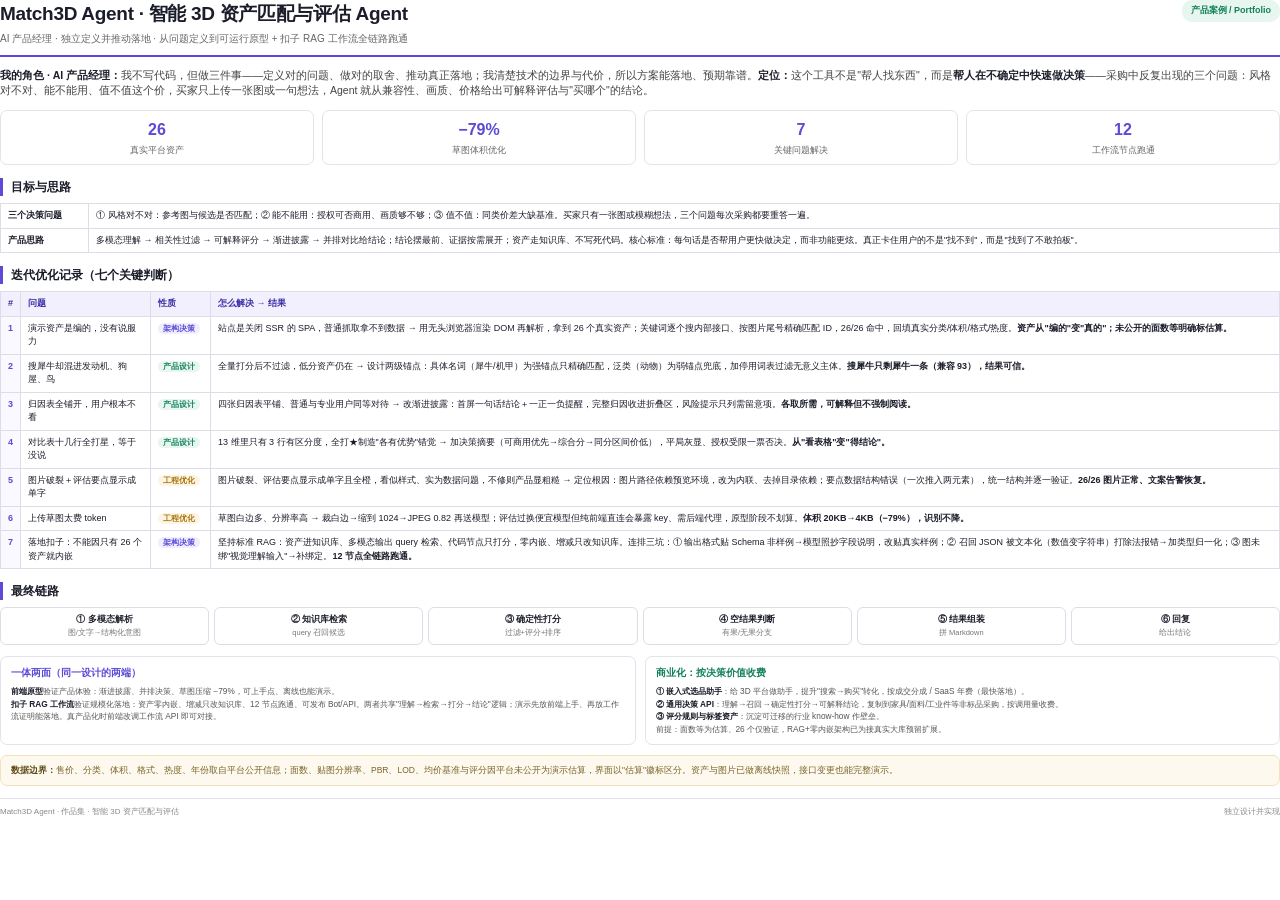
==== portfolio/print.html @ c308dc73 "Add files via upload" ====
<!DOCTYPE html>
<html lang="zh-CN">
<head>
<meta charset="UTF-8">
<title>Match3D Agent · 作品集（纸质版）</title>
<style>
  @page{size:A4;margin:14mm 15mm}
  *{box-sizing:border-box}
  body{margin:0;color:#1b1d2a;font-family:-apple-system,BlinkMacSystemFont,"PingFang SC","Microsoft YaHei",sans-serif;
    font-size:10px;line-height:1.5;-webkit-print-color-adjust:exact;print-color-adjust:exact}
  .top{display:flex;justify-content:space-between;align-items:flex-start;border-bottom:2px solid #5b4bd6;padding-bottom:9px;margin-bottom:11px}
  .top h1{font-size:19px;margin:0 0 2px;letter-spacing:-.3px}
  .top .sub{font-size:10px;color:#666}
  .top .role{font-size:9px;color:#12805c;background:#e7f6ef;padding:4px 9px;border-radius:10px;font-weight:700;white-space:nowrap}
  .lede{font-size:10.5px;color:#444;margin:0 0 11px}
  .metrics{display:flex;gap:8px;margin-bottom:12px}
  .metric{flex:1;border:1px solid #e2e3ec;border-radius:7px;padding:7px 4px;text-align:center}
  .metric b{display:block;font-size:16px;color:#5b4bd6}
  .metric span{font-size:8.5px;color:#666}
  .sec-title{font-size:12px;font-weight:700;margin:13px 0 7px;padding-left:8px;border-left:3px solid #5b4bd6}
  table{width:100%;border-collapse:collapse;font-size:9px}
  th,td{border:1px solid #dcdde7;padding:5px 7px;vertical-align:top;text-align:left}
  th{background:#f2f0fd;color:#3b2fa8;font-weight:700;font-size:9px}
  td.no{width:20px;text-align:center;font-weight:700;color:#5b4bd6;background:#faf9ff}
  td.kind{width:52px}
  .tag{font-size:7.5px;padding:1px 5px;border-radius:7px;font-weight:700;white-space:nowrap}
  .t-product{background:#e7f6ef;color:#12805c}
  .t-eng{background:#fdf5e3;color:#a8740a}
  .t-arch{background:#f0edff;color:#5b4bd6}
  b{color:#1b1d2a}
  .flow{margin-top:6px}
  .flow .row{display:flex;gap:5px}
  .flow .s{flex:1;border:1px solid #dcdde7;border-radius:6px;padding:5px 3px;text-align:center;font-size:8px}
  .flow .s b{display:block;font-size:8.5px;margin-bottom:1px}
  .flow .s span{color:#777;font-size:7.5px}
  .foot{margin-top:12px;border-top:1px solid #e2e3ec;padding-top:7px;display:flex;justify-content:space-between;font-size:8px;color:#888}
  .boundary{margin-top:10px;background:#fdf9ef;border:1px solid #f0e2bc;border-radius:7px;padding:8px 10px;font-size:8.5px;color:#7a6428}
  .boundary b{color:#5c4810}
  .extra{display:flex;gap:9px;margin-top:11px}
  .extra .col{flex:1;border:1px solid #e2e3ec;border-radius:7px;padding:8px 10px}
  .extra h4{margin:0 0 5px;font-size:10px;color:#5b4bd6}
  .extra h4.g{color:#12805c}
  .extra p{margin:0;font-size:8.3px;color:#555;line-height:1.55}
  .extra b{color:#1b1d2a}
</style>
</head>
<body>

<div class="top">
  <div>
    <h1>Match3D Agent · 智能 3D 资产匹配与评估 Agent</h1>
    <div class="sub">AI 产品经理 · 独立定义并推动落地 · 从问题定义到可运行原型 + 扣子 RAG 工作流全链路跑通</div>
  </div>
  <span class="role">产品案例 / Portfolio</span>
</div>

<p class="lede"><b>我的角色 · AI 产品经理：</b>我不写代码，但做三件事——定义对的问题、做对的取舍、推动真正落地；我清楚技术的边界与代价，所以方案能落地、预期靠谱。<b>定位：</b>这个工具不是"帮人找东西"，而是<b>帮人在不确定中快速做决策</b>——采购中反复出现的三个问题：风格对不对、能不能用、值不值这个价，买家只上传一张图或一句想法，Agent 就从兼容性、画质、价格给出可解释评估与"买哪个"的结论。</p>

<div class="metrics">
  <div class="metric"><b>26</b><span>真实平台资产</span></div>
  <div class="metric"><b>−79%</b><span>草图体积优化</span></div>
  <div class="metric"><b>7</b><span>关键问题解决</span></div>
  <div class="metric"><b>12</b><span>工作流节点跑通</span></div>
</div>

<div class="sec-title">目标与思路</div>
<table>
  <tr><td style="width:88px"><b>三个决策问题</b></td><td>① 风格对不对：参考图与候选是否匹配；② 能不能用：授权可否商用、画质够不够；③ 值不值：同类价差大缺基准。买家只有一张图或模糊想法，三个问题每次采购都要重答一遍。</td></tr>
  <tr><td><b>产品思路</b></td><td>多模态理解 → 相关性过滤 → 可解释评分 → 渐进披露 → 并排对比给结论；结论摆最前、证据按需展开；资产走知识库、不写死代码。核心标准：每句话是否帮用户更快做决定，而非功能更炫。真正卡住用户的不是"找不到"，而是"找到了不敢拍板"。</td></tr>
</table>

<div class="sec-title">迭代优化记录（七个关键判断）</div>
<table>
  <tr><th style="width:20px">#</th><th style="width:130px">问题</th><th style="width:60px">性质</th><th>怎么解决 → 结果</th></tr>
  <tr>
    <td class="no">1</td><td>演示资产是编的，没有说服力</td><td class="kind"><span class="tag t-arch">架构决策</span></td>
    <td>站点是关闭 SSR 的 SPA，普通抓取拿不到数据 → 用无头浏览器渲染 DOM 再解析，拿到 26 个真实资产；关键词逐个搜内部接口、按图片尾号精确匹配 ID，26/26 命中，回填真实分类/体积/格式/热度。<b>资产从"编的"变"真的"；未公开的面数等明确标估算。</b></td>
  </tr>
  <tr>
    <td class="no">2</td><td>搜犀牛却混进发动机、狗屋、鸟</td><td class="kind"><span class="tag t-product">产品设计</span></td>
    <td>全量打分后不过滤，低分资产仍在 → 设计两级锚点：具体名词（犀牛/机甲）为强锚点只精确匹配，泛类（动物）为弱锚点兜底，加停用词表过滤无意义主体。<b>搜犀牛只剩犀牛一条（兼容 93），结果可信。</b></td>
  </tr>
  <tr>
    <td class="no">3</td><td>归因表全铺开，用户根本不看</td><td class="kind"><span class="tag t-product">产品设计</span></td>
    <td>四张归因表平铺、普通与专业用户同等对待 → 改渐进披露：首屏一句话结论＋一正一负提醒，完整归因收进折叠区，风险提示只列需留意项。<b>各取所需，可解释但不强制阅读。</b></td>
  </tr>
  <tr>
    <td class="no">4</td><td>对比表十几行全打星，等于没说</td><td class="kind"><span class="tag t-product">产品设计</span></td>
    <td>13 维里只有 3 行有区分度，全打★制造"各有优势"错觉 → 加决策摘要（可商用优先→综合分→同分区间价低），平局灰显、授权受限一票否决。<b>从"看表格"变"得结论"。</b></td>
  </tr>
  <tr>
    <td class="no">5</td><td>图片破裂＋评估要点显示成单字</td><td class="kind"><span class="tag t-eng">工程优化</span></td>
    <td>图片破裂、评估要点显示成单字且全橙，看似样式、实为数据问题，不修则产品显粗糙 → 定位根因：图片路径依赖预览环境，改为内联、去掉目录依赖；要点数据结构错误（一次推入两元素），统一结构并逐一验证。<b>26/26 图片正常、文案告警恢复。</b></td>
  </tr>
  <tr>
    <td class="no">6</td><td>上传草图太费 token</td><td class="kind"><span class="tag t-eng">工程优化</span></td>
    <td>草图白边多、分辨率高 → 裁白边→缩到 1024→JPEG 0.82 再送模型；评估过换便宜模型但纯前端直连会暴露 key、需后端代理，原型阶段不划算。<b>体积 20KB→4KB（−79%），识别不降。</b></td>
  </tr>
  <tr>
    <td class="no">7</td><td>落地扣子：不能因只有 26 个资产就内嵌</td><td class="kind"><span class="tag t-arch">架构决策</span></td>
    <td>坚持标准 RAG：资产进知识库、多模态输出 query 检索、代码节点只打分，零内嵌、增减只改知识库。连排三坑：① 输出格式贴 Schema 非样例→模型照抄字段说明，改贴真实样例；② 召回 JSON 被文本化（数值变字符串）打除法报错→加类型归一化；③ 图未绑"视觉理解输入"→补绑定。<b>12 节点全链路跑通。</b></td>
  </tr>
</table>

<div class="sec-title">最终链路</div>
<div class="flow"><div class="row">
  <div class="s"><b>① 多模态解析</b><span>图/文字→结构化意图</span></div>
  <div class="s"><b>② 知识库检索</b><span>query 召回候选</span></div>
  <div class="s"><b>③ 确定性打分</b><span>过滤+评分+排序</span></div>
  <div class="s"><b>④ 空结果判断</b><span>有果/无果分支</span></div>
  <div class="s"><b>⑤ 结果组装</b><span>拼 Markdown</span></div>
  <div class="s"><b>⑥ 回复</b><span>给出结论</span></div>
</div></div>

<div class="extra">
  <div class="col">
    <h4>一体两面（同一设计的两端）</h4>
    <p><b>前端原型</b>验证产品体验：渐进披露、并排决策、草图压缩 −79%，可上手点、离线也能演示。<br><b>扣子 RAG 工作流</b>验证规模化落地：资产零内嵌、增减只改知识库、12 节点跑通、可发布 Bot/API。两者共享"理解→检索→打分→结论"逻辑；演示先放前端上手、再放工作流证明能落地。真产品化时前端改调工作流 API 即可对接。</p>
  </div>
  <div class="col">
    <h4 class="g">商业化：按决策价值收费</h4>
    <p><b>① 嵌入式选品助手</b>：给 3D 平台做助手，提升"搜索→购买"转化，按成交分成 / SaaS 年费（最快落地）。<br><b>② 通用决策 API</b>：理解→召回→确定性打分→可解释结论，复制到家具/面料/工业件等非标品采购，按调用量收费。<br><b>③ 评分规则与标签资产</b>：沉淀可迁移的行业 know-how 作壁垒。<br>前提：面数等为估算、26 个仅验证，RAG+零内嵌架构已为接真实大库预留扩展。</p>
  </div>
</div>

<div class="boundary"><b>数据边界：</b>售价、分类、体积、格式、热度、年份取自平台公开信息；面数、贴图分辨率、PBR、LOD、均价基准与评分因平台未公开为演示估算，界面以"估算"徽标区分。资产与图片已做离线快照，接口变更也能完整演示。</div>

<div class="foot">
  <span>Match3D Agent · 作品集 · 智能 3D 资产匹配与评估</span>
  <span>独立设计并实现</span>
</div>

</body>
</html>
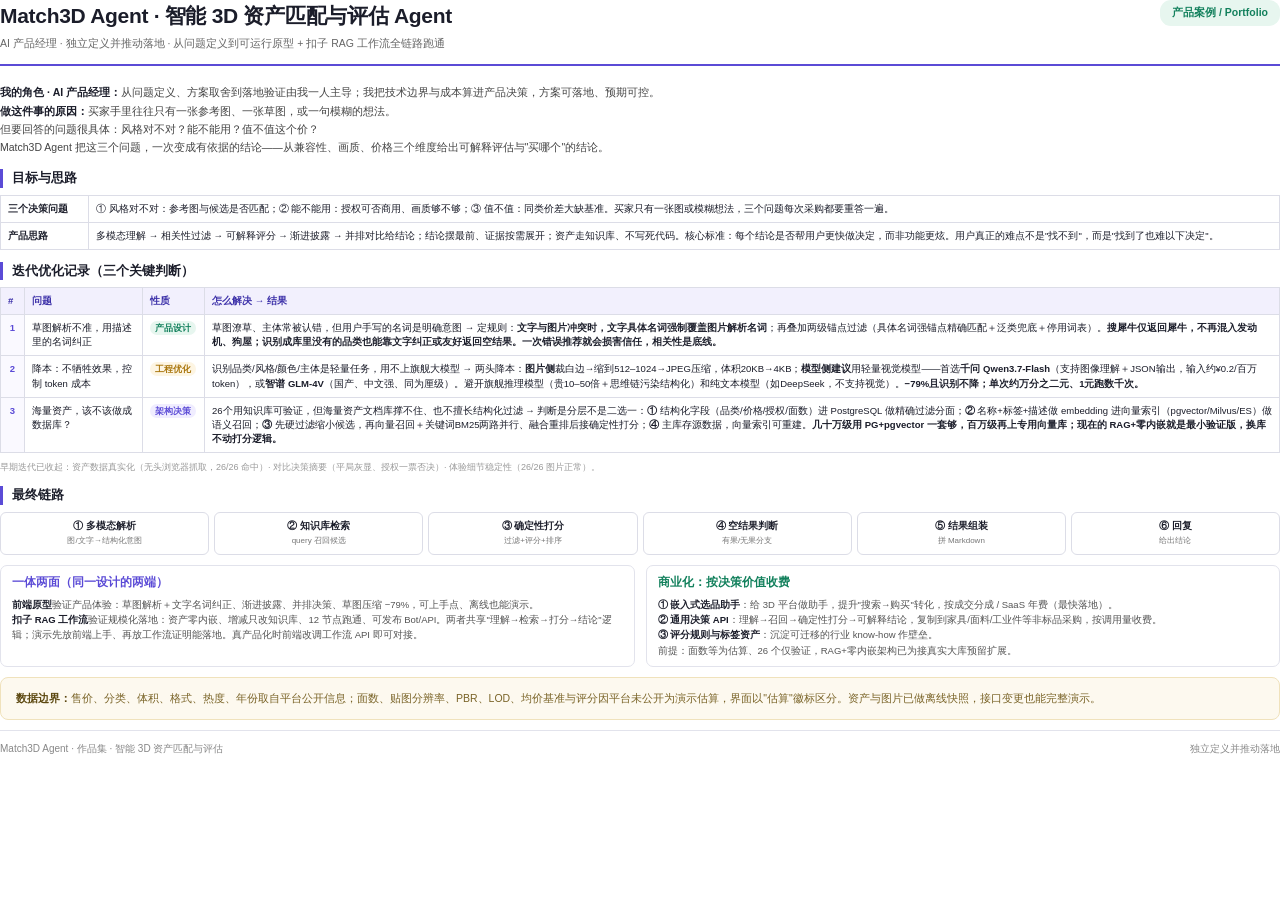
==== commit c061a376: "sync: portfolio/print.html" ====
--- a/portfolio/print.html
+++ b/portfolio/print.html
@@ -4,43 +4,39 @@
 <meta charset="UTF-8">
 <title>Match3D Agent · 作品集（纸质版）</title>
 <style>
-  @page{size:A4;margin:14mm 15mm}
+  @page{size:A4;margin:10mm 13mm}
   *{box-sizing:border-box}
   body{margin:0;color:#1b1d2a;font-family:-apple-system,BlinkMacSystemFont,"PingFang SC","Microsoft YaHei",sans-serif;
-    font-size:10px;line-height:1.5;-webkit-print-color-adjust:exact;print-color-adjust:exact}
-  .top{display:flex;justify-content:space-between;align-items:flex-start;border-bottom:2px solid #5b4bd6;padding-bottom:9px;margin-bottom:11px}
-  .top h1{font-size:19px;margin:0 0 2px;letter-spacing:-.3px}
-  .top .sub{font-size:10px;color:#666}
-  .top .role{font-size:9px;color:#12805c;background:#e7f6ef;padding:4px 9px;border-radius:10px;font-weight:700;white-space:nowrap}
-  .lede{font-size:10.5px;color:#444;margin:0 0 11px}
-  .metrics{display:flex;gap:8px;margin-bottom:12px}
-  .metric{flex:1;border:1px solid #e2e3ec;border-radius:7px;padding:7px 4px;text-align:center}
-  .metric b{display:block;font-size:16px;color:#5b4bd6}
-  .metric span{font-size:8.5px;color:#666}
-  .sec-title{font-size:12px;font-weight:700;margin:13px 0 7px;padding-left:8px;border-left:3px solid #5b4bd6}
-  table{width:100%;border-collapse:collapse;font-size:9px}
-  th,td{border:1px solid #dcdde7;padding:5px 7px;vertical-align:top;text-align:left}
-  th{background:#f2f0fd;color:#3b2fa8;font-weight:700;font-size:9px}
-  td.no{width:20px;text-align:center;font-weight:700;color:#5b4bd6;background:#faf9ff}
-  td.kind{width:52px}
-  .tag{font-size:7.5px;padding:1px 5px;border-radius:7px;font-weight:700;white-space:nowrap}
+    font-size:10.5px;line-height:1.5;-webkit-print-color-adjust:exact;print-color-adjust:exact}
+  .top{display:flex;justify-content:space-between;align-items:flex-start;border-bottom:2px solid #5b4bd6;padding-bottom:13px;margin-bottom:17px}
+  .top h1{font-size:21px;margin:0 0 4px;letter-spacing:-.3px}
+  .top .sub{font-size:10.5px;color:#666}
+  .top .role{font-size:10.5px;color:#12805c;background:#e7f6ef;padding:5px 12px;border-radius:11px;font-weight:700;white-space:nowrap}
+  .lede{font-size:10.5px;color:#444;margin:0 0 12px;line-height:1.75}
+  .sec-title{font-size:12.5px;font-weight:700;margin:12px 0 7px;padding-left:9px;border-left:3px solid #5b4bd6}
+  table{width:100%;border-collapse:collapse;font-size:9.5px}
+  th,td{border:1px solid #dcdde7;padding:6px 7px;vertical-align:top;text-align:left;line-height:1.48}
+  th{background:#f2f0fd;color:#3b2fa8;font-weight:700;font-size:9.5px}
+  td.no{width:24px;text-align:center;font-weight:700;color:#5b4bd6;background:#faf9ff}
+  td.kind{width:62px}
+  .tag{font-size:8.5px;padding:2px 5px;border-radius:7px;font-weight:700;white-space:nowrap}
   .t-product{background:#e7f6ef;color:#12805c}
   .t-eng{background:#fdf5e3;color:#a8740a}
   .t-arch{background:#f0edff;color:#5b4bd6}
   b{color:#1b1d2a}
   .flow{margin-top:6px}
   .flow .row{display:flex;gap:5px}
-  .flow .s{flex:1;border:1px solid #dcdde7;border-radius:6px;padding:5px 3px;text-align:center;font-size:8px}
-  .flow .s b{display:block;font-size:8.5px;margin-bottom:1px}
-  .flow .s span{color:#777;font-size:7.5px}
-  .foot{margin-top:12px;border-top:1px solid #e2e3ec;padding-top:7px;display:flex;justify-content:space-between;font-size:8px;color:#888}
-  .boundary{margin-top:10px;background:#fdf9ef;border:1px solid #f0e2bc;border-radius:7px;padding:8px 10px;font-size:8.5px;color:#7a6428}
+  .flow .s{flex:1;border:1px solid #dcdde7;border-radius:6px;padding:6px 3px;text-align:center;font-size:9px}
+  .flow .s b{display:block;font-size:9.5px;margin-bottom:1px}
+  .flow .s span{color:#777;font-size:8px}
+  .foot{margin-top:10px;border-top:1px solid #e2e3ec;padding-top:10px;display:flex;justify-content:space-between;font-size:10px;color:#888}
+  .boundary{margin-top:10px;background:#fdf9ef;border:1px solid #f0e2bc;border-radius:8px;padding:12px 15px;font-size:10.5px;color:#7a6428;line-height:1.6}
   .boundary b{color:#5c4810}
-  .extra{display:flex;gap:9px;margin-top:11px}
-  .extra .col{flex:1;border:1px solid #e2e3ec;border-radius:7px;padding:8px 10px}
-  .extra h4{margin:0 0 5px;font-size:10px;color:#5b4bd6}
+  .extra{display:flex;gap:11px;margin-top:10px}
+  .extra .col{flex:1;border:1px solid #e2e3ec;border-radius:7px;padding:8px 11px}
+  .extra h4{margin:0 0 6px;font-size:11.5px;color:#5b4bd6}
   .extra h4.g{color:#12805c}
-  .extra p{margin:0;font-size:8.3px;color:#555;line-height:1.55}
+  .extra p{margin:0;font-size:9.5px;color:#555;line-height:1.6}
   .extra b{color:#1b1d2a}
 </style>
 </head>
@@ -54,53 +50,34 @@
   <span class="role">产品案例 / Portfolio</span>
 </div>
 
-<p class="lede"><b>我的角色 · AI 产品经理：</b>我不写代码，但做三件事——定义对的问题、做对的取舍、推动真正落地；我清楚技术的边界与代价，所以方案能落地、预期靠谱。<b>定位：</b>这个工具不是"帮人找东西"，而是<b>帮人在不确定中快速做决策</b>——采购中反复出现的三个问题：风格对不对、能不能用、值不值这个价，买家只上传一张图或一句想法，Agent 就从兼容性、画质、价格给出可解释评估与"买哪个"的结论。</p>
-
-<div class="metrics">
-  <div class="metric"><b>26</b><span>真实平台资产</span></div>
-  <div class="metric"><b>−79%</b><span>草图体积优化</span></div>
-  <div class="metric"><b>7</b><span>关键问题解决</span></div>
-  <div class="metric"><b>12</b><span>工作流节点跑通</span></div>
-</div>
+<p class="lede"><b>我的角色 · AI 产品经理：</b>从问题定义、方案取舍到落地验证由我一人主导；我把技术边界与成本算进产品决策，方案可落地、预期可控。<br>
+<b>做这件事的原因：</b>买家手里往往只有一张参考图、一张草图，或一句模糊的想法。<br>
+但要回答的问题很具体：风格对不对？能不能用？值不值这个价？<br>
+Match3D Agent 把这三个问题，一次变成有依据的结论——从兼容性、画质、价格三个维度给出可解释评估与"买哪个"的结论。</p>
 
 <div class="sec-title">目标与思路</div>
 <table>
   <tr><td style="width:88px"><b>三个决策问题</b></td><td>① 风格对不对：参考图与候选是否匹配；② 能不能用：授权可否商用、画质够不够；③ 值不值：同类价差大缺基准。买家只有一张图或模糊想法，三个问题每次采购都要重答一遍。</td></tr>
-  <tr><td><b>产品思路</b></td><td>多模态理解 → 相关性过滤 → 可解释评分 → 渐进披露 → 并排对比给结论；结论摆最前、证据按需展开；资产走知识库、不写死代码。核心标准：每句话是否帮用户更快做决定，而非功能更炫。真正卡住用户的不是"找不到"，而是"找到了不敢拍板"。</td></tr>
+  <tr><td><b>产品思路</b></td><td>多模态理解 → 相关性过滤 → 可解释评分 → 渐进披露 → 并排对比给结论；结论摆最前、证据按需展开；资产走知识库、不写死代码。核心标准：每个结论是否帮用户更快做决定，而非功能更炫。用户真正的难点不是"找不到"，而是"找到了也难以下决定"。</td></tr>
 </table>
 
-<div class="sec-title">迭代优化记录（七个关键判断）</div>
+<div class="sec-title">迭代优化记录（三个关键判断）</div>
 <table>
-  <tr><th style="width:20px">#</th><th style="width:130px">问题</th><th style="width:60px">性质</th><th>怎么解决 → 结果</th></tr>
+  <tr><th style="width:20px">#</th><th style="width:118px">问题</th><th style="width:52px">性质</th><th>怎么解决 → 结果</th></tr>
   <tr>
-    <td class="no">1</td><td>演示资产是编的，没有说服力</td><td class="kind"><span class="tag t-arch">架构决策</span></td>
-    <td>站点是关闭 SSR 的 SPA，普通抓取拿不到数据 → 用无头浏览器渲染 DOM 再解析，拿到 26 个真实资产；关键词逐个搜内部接口、按图片尾号精确匹配 ID，26/26 命中，回填真实分类/体积/格式/热度。<b>资产从"编的"变"真的"；未公开的面数等明确标估算。</b></td>
+    <td class="no">1</td><td>草图解析不准，用描述里的名词纠正</td><td class="kind"><span class="tag t-product">产品设计</span></td>
+    <td>草图潦草、主体常被认错，但用户手写的名词是明确意图 → 定规则：<b>文字与图片冲突时，文字具体名词强制覆盖图片解析名词</b>；再叠加两级锚点过滤（具体名词强锚点精确匹配＋泛类兜底＋停用词表）。<b>搜犀牛仅返回犀牛，不再混入发动机、狗屋；识别成库里没有的品类也能靠文字纠正或友好返回空结果。一次错误推荐就会损害信任，相关性是底线。</b></td>
   </tr>
   <tr>
-    <td class="no">2</td><td>搜犀牛却混进发动机、狗屋、鸟</td><td class="kind"><span class="tag t-product">产品设计</span></td>
-    <td>全量打分后不过滤，低分资产仍在 → 设计两级锚点：具体名词（犀牛/机甲）为强锚点只精确匹配，泛类（动物）为弱锚点兜底，加停用词表过滤无意义主体。<b>搜犀牛只剩犀牛一条（兼容 93），结果可信。</b></td>
+    <td class="no">2</td><td>降本：不牺牲效果，控制 token 成本</td><td class="kind"><span class="tag t-eng">工程优化</span></td>
+    <td>识别品类/风格/颜色/主体是轻量任务，用不上旗舰大模型 → 两头降本：<b>图片侧</b>裁白边→缩到512–1024→JPEG压缩，体积20KB→4KB；<b>模型侧建议</b>用轻量视觉模型——首选<b>千问 Qwen3.7-Flash</b>（支持图像理解＋JSON输出，输入约¥0.2/百万token），或<b>智谱 GLM-4V</b>（国产、中文强、同为厘级）。避开旗舰推理模型（贵10–50倍＋思维链污染结构化）和纯文本模型（如DeepSeek，不支持视觉）。<b>−79%且识别不降；单次约万分之二元、1元跑数千次。</b></td>
   </tr>
   <tr>
-    <td class="no">3</td><td>归因表全铺开，用户根本不看</td><td class="kind"><span class="tag t-product">产品设计</span></td>
-    <td>四张归因表平铺、普通与专业用户同等对待 → 改渐进披露：首屏一句话结论＋一正一负提醒，完整归因收进折叠区，风险提示只列需留意项。<b>各取所需，可解释但不强制阅读。</b></td>
-  </tr>
-  <tr>
-    <td class="no">4</td><td>对比表十几行全打星，等于没说</td><td class="kind"><span class="tag t-product">产品设计</span></td>
-    <td>13 维里只有 3 行有区分度，全打★制造"各有优势"错觉 → 加决策摘要（可商用优先→综合分→同分区间价低），平局灰显、授权受限一票否决。<b>从"看表格"变"得结论"。</b></td>
-  </tr>
-  <tr>
-    <td class="no">5</td><td>图片破裂＋评估要点显示成单字</td><td class="kind"><span class="tag t-eng">工程优化</span></td>
-    <td>图片破裂、评估要点显示成单字且全橙，看似样式、实为数据问题，不修则产品显粗糙 → 定位根因：图片路径依赖预览环境，改为内联、去掉目录依赖；要点数据结构错误（一次推入两元素），统一结构并逐一验证。<b>26/26 图片正常、文案告警恢复。</b></td>
-  </tr>
-  <tr>
-    <td class="no">6</td><td>上传草图太费 token</td><td class="kind"><span class="tag t-eng">工程优化</span></td>
-    <td>草图白边多、分辨率高 → 裁白边→缩到 1024→JPEG 0.82 再送模型；评估过换便宜模型但纯前端直连会暴露 key、需后端代理，原型阶段不划算。<b>体积 20KB→4KB（−79%），识别不降。</b></td>
-  </tr>
-  <tr>
-    <td class="no">7</td><td>落地扣子：不能因只有 26 个资产就内嵌</td><td class="kind"><span class="tag t-arch">架构决策</span></td>
-    <td>坚持标准 RAG：资产进知识库、多模态输出 query 检索、代码节点只打分，零内嵌、增减只改知识库。连排三坑：① 输出格式贴 Schema 非样例→模型照抄字段说明，改贴真实样例；② 召回 JSON 被文本化（数值变字符串）打除法报错→加类型归一化；③ 图未绑"视觉理解输入"→补绑定。<b>12 节点全链路跑通。</b></td>
+    <td class="no">3</td><td>海量资产，该不该做成数据库？</td><td class="kind"><span class="tag t-arch">架构决策</span></td>
+    <td>26个用知识库可验证，但海量资产文档库撑不住、也不擅长结构化过滤 → 判断是分层不是二选一：<b>①</b> 结构化字段（品类/价格/授权/面数）进 PostgreSQL 做精确过滤分面；<b>②</b> 名称+标签+描述做 embedding 进向量索引（pgvector/Milvus/ES）做语义召回；<b>③</b> 先硬过滤缩小候选，再向量召回＋关键词BM25两路并行、融合重排后接确定性打分；<b>④</b> 主库存源数据，向量索引可重建。<b>几十万级用 PG+pgvector 一套够，百万级再上专用向量库；现在的 RAG+零内嵌就是最小验证版，换库不动打分逻辑。</b></td>
   </tr>
 </table>
+<div style="margin-top:8px;font-size:9px;color:#999">早期迭代已收起：资产数据真实化（无头浏览器抓取，26/26 命中）· 对比决策摘要（平局灰显、授权一票否决）· 体验细节稳定性（26/26 图片正常）。</div>
 
 <div class="sec-title">最终链路</div>
 <div class="flow"><div class="row">
@@ -115,7 +92,7 @@
 <div class="extra">
   <div class="col">
     <h4>一体两面（同一设计的两端）</h4>
-    <p><b>前端原型</b>验证产品体验：渐进披露、并排决策、草图压缩 −79%，可上手点、离线也能演示。<br><b>扣子 RAG 工作流</b>验证规模化落地：资产零内嵌、增减只改知识库、12 节点跑通、可发布 Bot/API。两者共享"理解→检索→打分→结论"逻辑；演示先放前端上手、再放工作流证明能落地。真产品化时前端改调工作流 API 即可对接。</p>
+    <p><b>前端原型</b>验证产品体验：草图解析＋文字名词纠正、渐进披露、并排决策、草图压缩 −79%，可上手点、离线也能演示。<br><b>扣子 RAG 工作流</b>验证规模化落地：资产零内嵌、增减只改知识库、12 节点跑通、可发布 Bot/API。两者共享"理解→检索→打分→结论"逻辑；演示先放前端上手、再放工作流证明能落地。真产品化时前端改调工作流 API 即可对接。</p>
   </div>
   <div class="col">
     <h4 class="g">商业化：按决策价值收费</h4>
@@ -127,7 +104,7 @@
 
 <div class="foot">
   <span>Match3D Agent · 作品集 · 智能 3D 资产匹配与评估</span>
-  <span>独立设计并实现</span>
+  <span>独立定义并推动落地</span>
 </div>
 
 </body>
